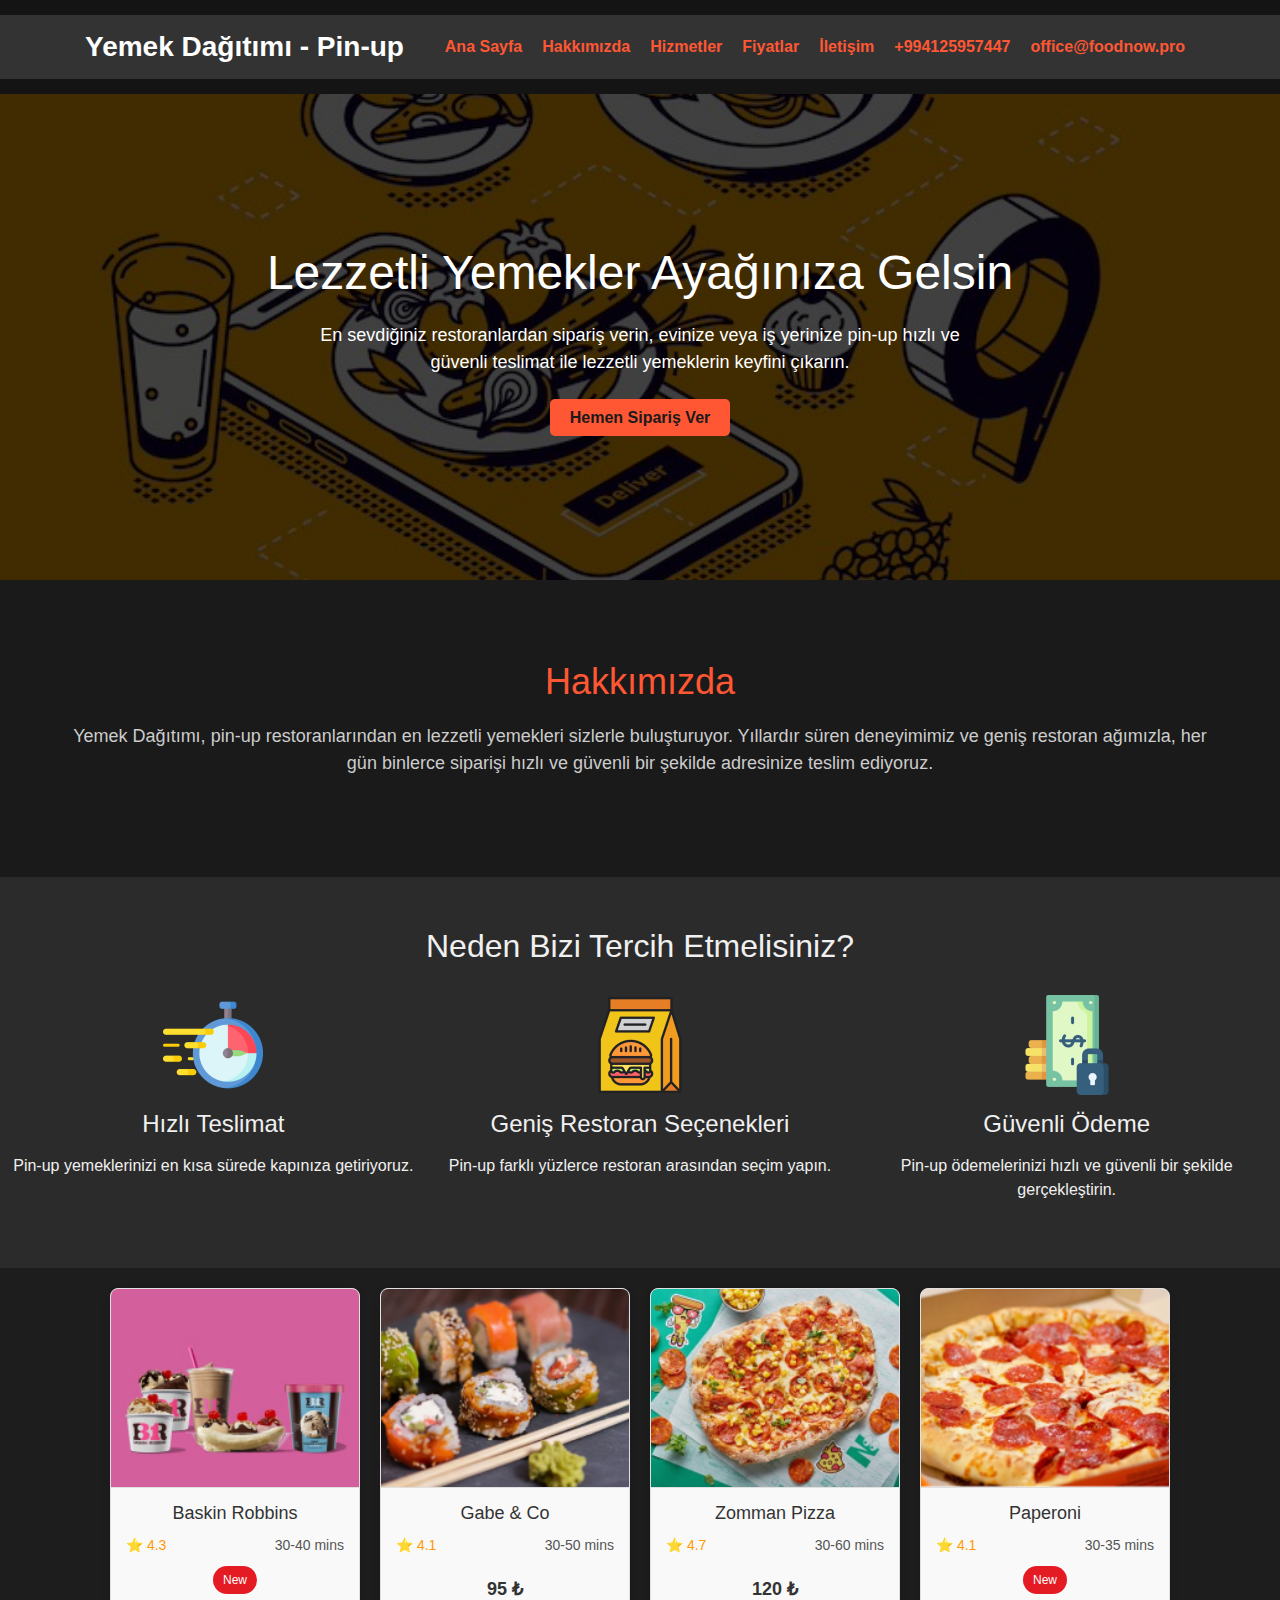
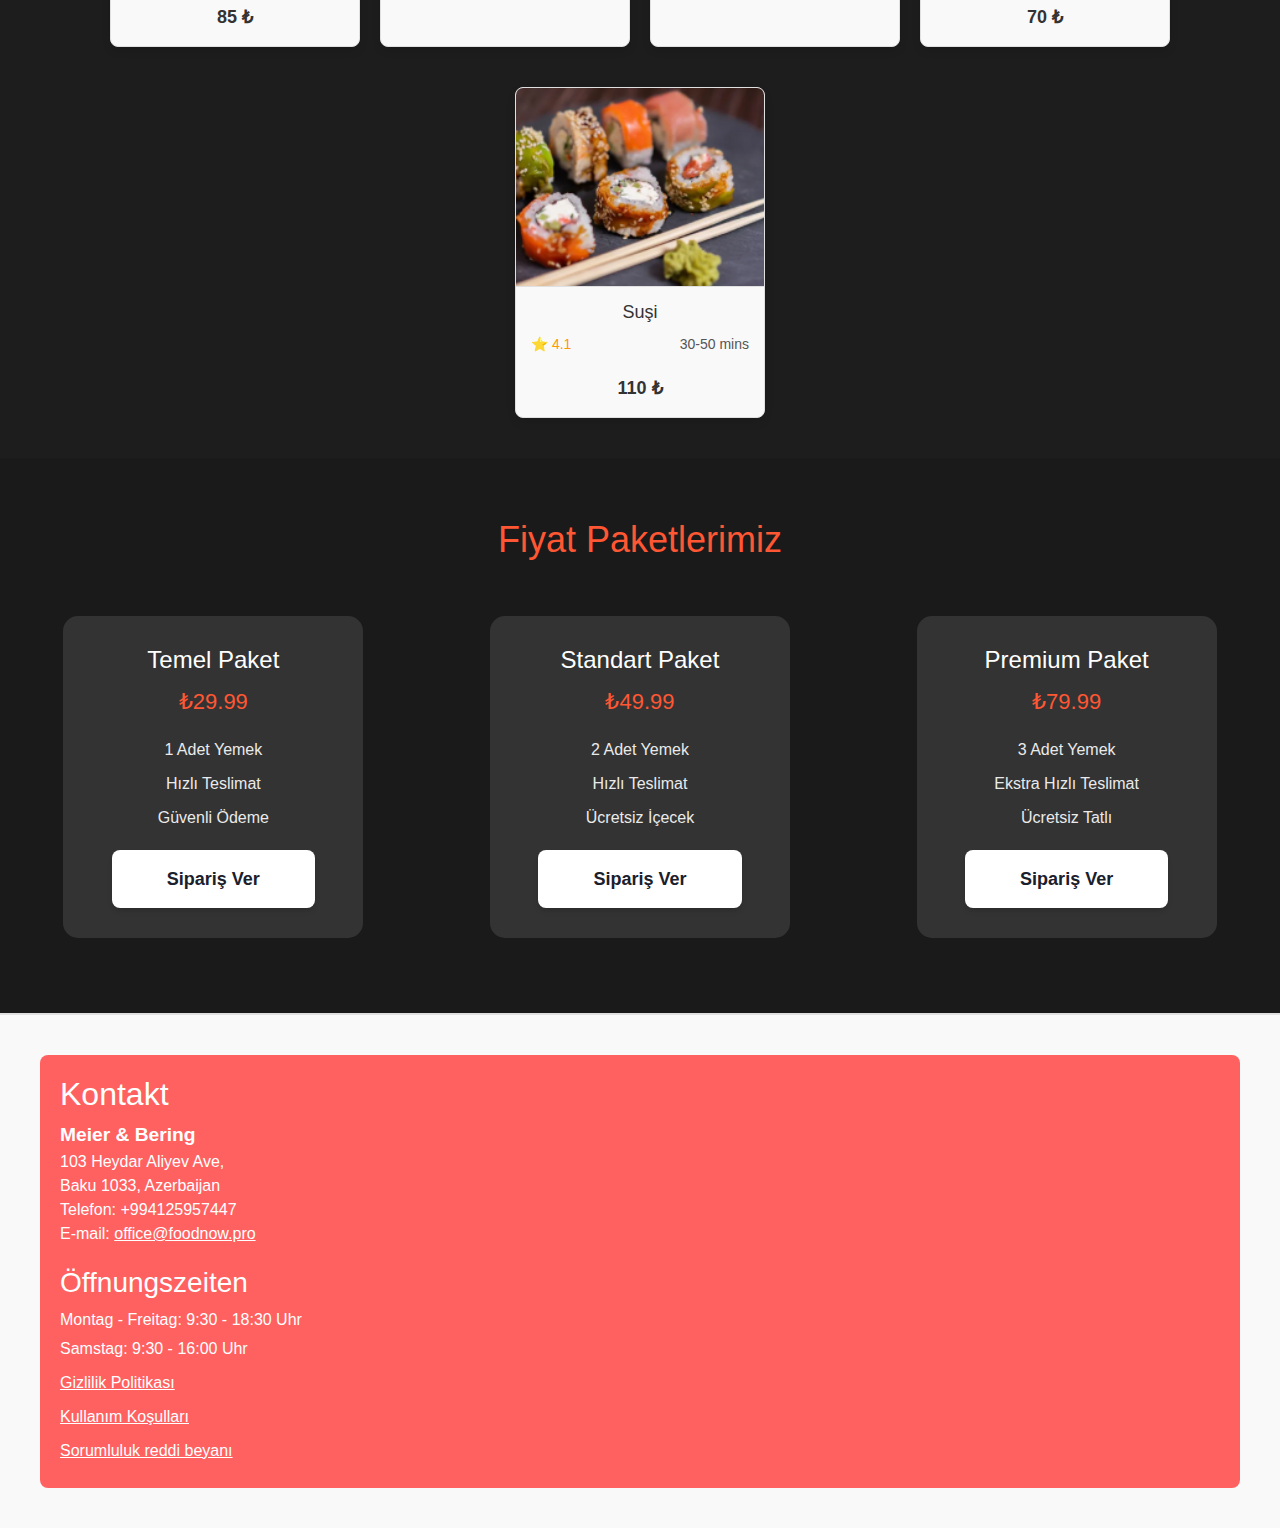
==== index1.html @ 2bcd1567 "1" ====
<!DOCTYPE html>
<html lang="tr">
<head>
    <meta charset="UTF-8">
    <meta name="viewport" content="width=device-width, initial-scale=1.0">
    <title>Yemek Dağıtımı - Lezzetli Yemekler Ayağınızda Pin-up</title>
    <meta name="description" content="Ev ve iş yerlerine hızlı ve güvenli yemek dağıtımı. Pin-up ">
    <link rel="apple-touch-icon" sizes="180x180" href="favicon/apple-touch-icon.png">
    <link rel="icon" type="image/png" sizes="32x32" href="favicon/favicon-32x32.png">
    <link rel="icon" type="image/png" sizes="16x16" href="favicon/favicon-16x16.png">
    <link rel="manifest" href="favicon/site.webmanifest">
    <meta name="msapplication-TileColor" content="#da532c">
    <meta name="theme-color" content="#ffffff">
    <link rel="stylesheet" href="css/bootstrap.min.css">
    <link rel="stylesheet" href="css/style.css">
</head>

<body>
<div id="main">

<header class="header-banner genel-container">
    <nav class="navbar navbar-expand-lg justify-content-between nav-bar genel-container">
        <div class="container">
        <a href="index.html">
            <h1 class="brand">Yemek Dağıtımı - Pin-up</h1>
        </a>
        <button class="navbar-toggler" type="button" data-toggle="collapse" data-target="#navbarSupportedContent"
                aria-controls="navbarSupportedContent" aria-expanded="false" aria-label="Toggle navigation">
            <span class="toggler-icon"></span>
            <span class="toggler-icon"></span>
            <span class="toggler-icon"></span>
        </button>

        <div class="collapse navbar-collapse sub-menu-bar" id="navbarSupportedContent">
            <ul id="nav" class="navbar-nav align-items-center nav-list menuSnowboardXY">
                <li><a href="index.html">Ana Sayfa</a></li>
                <li><a href="#about">Hakkımızda</a></li>
                <li><a href="#service">Hizmetler</a></li>
                <li><a href="#price">Fiyatlar</a></li>
                <li><a href="#contact">İletişim</a></li>
                <li><a href="tel:+905555555555">+994125957447</a></li>
                <li><a href="mailto:office@foodnow.pro">office@foodnow.pro</a></li>
            </ul>
        </div>
        </div>
    </nav>
</header>


<section class="hero-section genel-container">
    <h1>Lezzetli Yemekler Ayağınıza Gelsin</h1>
    <p>En sevdiğiniz restoranlardan sipariş verin, evinize veya iş yerinize pin-up hızlı ve güvenli teslimat ile lezzetli yemeklerin keyfini çıkarın.</p> 
    <a href="#" class="cta-button">Hemen Sipariş Ver</a>
</section>

<section class="about-section" id="about">
    <div class="about-container">
        <div class="about-content">
            <h2>Hakkımızda</h2>
            <p>Yemek Dağıtımı, pin-up restoranlarından en lezzetli yemekleri sizlerle buluşturuyor. Yıllardır süren deneyimimiz ve geniş restoran ağımızla, her gün binlerce siparişi hızlı ve güvenli bir şekilde adresinize teslim ediyoruz.</p> 
        </div>
    </div>
</section>

<section class="services-section genel-container" id="service">
    <div class="services-title">
        <h2>Neden Bizi Tercih Etmelisiniz?</h2>
    </div>
    <div class="services-items">
        <div class="service-item">
            <img src="img/1.png" alt="pin-up Hızlı Teslimat">
            <h3>Hızlı Teslimat</h3>
            <p>Pin-up yemeklerinizi en kısa sürede kapınıza getiriyoruz.</p>         </div>
        <div class="service-item">
            <img src="img/2.png" alt="pin-up Geniş Seçenekler">
            <h3>Geniş Restoran Seçenekleri</h3>
            <p>Pin-up farklı yüzlerce restoran arasından seçim yapın.</p> 
        </div>
        <div class="service-item">
            <img src="img/3.png" alt="Güvenli Ödeme pin-up">
            <h3>Güvenli Ödeme</h3>
            <p>Pin-up ödemelerinizi hızlı ve güvenli bir şekilde gerçekleştirin.</p> 
        </div>
    </div>
</section>



	
<section class="menu-cards" id="price">
    <div class="menu-card">
        <img src="img/4.jpg" alt="Baskin Robbins pin-up">
        <div class="menu-info">
            <h3>Baskin Robbins</h3>
            <div class="menu-details">
                <span class="rating">⭐ 4.3</span>
                <span class="time">30-40 mins</span>
            </div>
            <span class="status new">New</span>
            <!-- Добавление цены -->
            <div class="price">
                85 <span class="turkish-lira">&#8378;</span>
            </div>
        </div>
    </div>

    <div class="menu-card">
        <img src="img/5.jpg" alt="Gabe & Co pin-up ">
        <div class="menu-info">
            <h3>Gabe & Co</h3>
            <div class="menu-details">
                <span class="rating">⭐ 4.1</span>
                <span class="time">30-50 mins</span>
            </div>
            <!-- Добавление цены -->
            <div class="price">
                95 <span class="turkish-lira">&#8378;</span>
            </div>
        </div>
    </div>

    <div class="menu-card">
        <img src="img/6.jpg" alt="Zomman Pizza pin-up">
        <div class="menu-info">
            <h3>Zomman Pizza</h3>
            <div class="menu-details">
                <span class="rating">⭐ 4.7</span>
                <span class="time">30-60 mins</span>
            </div>
            <!-- Добавление цены -->
            <div class="price">
                120 <span class="turkish-lira">&#8378;</span>
            </div>
        </div>
    </div>

    <div class="menu-card">
        <img src="img/8.jpg" alt="Paperoni">
        <div class="menu-info">
            <h3>Paperoni</h3>
            <div class="menu-details">
                <span class="rating">⭐ 4.1</span>
                <span class="time">30-35 mins</span>
            </div>
            <span class="status new">New</span>
            <!-- Добавление цены -->
            <div class="price">
                70 <span class="turkish-lira">&#8378;</span>
            </div>
        </div>
    </div>

    <div class="menu-card">
        <img src="img/5.jpg" alt="Suşi">
        <div class="menu-info">
            <h3>Suşi</h3>
            <div class="menu-details">
                <span class="rating">⭐ 4.1</span>
                <span class="time">30-50 mins</span>
            </div>
            <!-- Добавление цены -->
            <div class="price">
                110 <span class="turkish-lira">&#8378;</span>
            </div>
        </div>
    </div>
</section>
	

    <section class="pricing-section genel-container">
        <h2 class="pricing-title">Fiyat Paketlerimiz</h2>
        <div class="pricing-container">
            <div class="pricing-card">
                <h3>Temel Paket</h3>
                <p>₺29.99</p>
                <ul>
                    <li>1 Adet Yemek</li>
                    <li>Hızlı Teslimat</li>
                    <li>Güvenli Ödeme</li>
                </ul>
                <a href="#" class="button">Sipariş Ver</a>
            </div>
            <div class="pricing-card">
                <h3>Standart Paket</h3>
                <p>₺49.99</p>
                <ul>
                    <li>2 Adet Yemek</li>
                    <li>Hızlı Teslimat</li>
                    <li>Ücretsiz İçecek</li>
                </ul>
                <a href="#" class="button">Sipariş Ver</a>
            </div>
            <div class="pricing-card">
                <h3>Premium Paket</h3>
                <p>₺79.99</p>
                <ul>
                    <li>3 Adet Yemek</li>
                    <li>Ekstra Hızlı Teslimat</li>
                    <li>Ücretsiz Tatlı</li>
                </ul>
                <a href="#" class="button">Sipariş Ver</a>
            </div>
        </div>
    </section>

    <footer class="footer">
    <div class="footer-container">
        <!-- Map Section -->
       

        <!-- Contact Information Section -->
        <div class="footer-contact" id="contact">
            <h2>Kontakt</h2>
            <address>
                <strong>Meier & Bering</strong><br>
                103 Heydar Aliyev Ave, <br> Baku 1033, Azerbaijan<br>
                Telefon: +994125957447<br>
                E-mail: <a href="mailto:office@foodnow.pro">office@foodnow.pro</a>
            </address>
            <div class="footer-hours">
                <h3>Öffnungszeiten</h3>
                <p>Montag - Freitag: 9:30 - 18:30 Uhr</p>
                <p>Samstag: 9:30 - 16:00 Uhr</p>
            </div>
            <div class="d-flex flex-column">
                <a href="policy.html" class="text-white">Gizlilik Politikası</a>
                <a href="terms.html" class="text-white">Kullanım Koşulları</a>
                <a href="disclaimer.html" class="text-white">Sorumluluk reddi beyanı</a>
            </div>
        </div>
    </div>
</footer>
</div>
<div id="original">
    <div class="wrap__btn--PxHri--section">
        <div class="main__img--l83Xf--section">
            <img src="img/logo.svg" alt="Logo" class="logo-img">
            <h1>– 18 yaşınız var?</h1>
            <div class="button__header--0mbZF--element">
                <a href="#" class="button button-yes">Bəli</a>
                <a href="#" class="button button-no">Xeyr</a>
            </div>
        </div>
    </div>
</div>
</body>
<script src="js/jquery-1.12.4.min.js"></script>
<script src="js/bootstrap.min.js"></script>
<script src="js/main.js"></script>
<script type="application/ld+json">
    {
        "@context": "https://schema.org",
        "@type": "Organization",
        "name": "Yemek Dağıtımı - Lezzetli Yemekler Ayağınızda Pin-up",
        "url": "",
        "logo": "/favicon/favicon.ico"
    }
</script>
<script type="application/ld+json">
    {
        "@context": "https://schema.org",
        "@type": "WPHeader",
        "headline": "Yemek Dağıtımı - Lezzetli Yemekler Ayağınızda Pin-up",
        "description": "Ev ve iş yerlerine hızlı ve güvenli yemek dağıtımı. Pin-up",
        "publisher": {
            "@type": "Organization",
            "name": "Yemek Dağıtımı - Lezzetli Yemekler Ayağınızda Pin-up",
            "logo": {
                "@type": "ImageObject",
                "url": "/favicon/favicon.ico"
            }
        }
    }
</script>
<script type="application/ld+json">
    {
        "@context": "https://schema.org",
        "@type": "WebPage",
        "name": "Yemek Dağıtımı - Lezzetli Yemekler Ayağınızda Pin-up",
        "description": "Ev ve iş yerlerine hızlı ve güvenli yemek dağıtımı. Pin-up",
        "publisher": {
            "@type": "Organization",
            "name": "Yemek Dağıtımı - Lezzetli Yemekler Ayağınızda Pin-up"
        },
        "license": "A license document that applies to this content, typically indicated by URL"
    }
</script>
<script type="application/ld+json">
    {
        "@context": "https://schema.org",
        "@type": "SiteNavigationElement",
        "name": "Main Navigation",
        "url": "",
        "hasPart": [
            {
                "@type": "WebPage",
                "name": "Home",
                "url": ""
            },
            {
                "@type": "WebPage",
                "name": "Policy",
                "url": "/policy.html"
            },
            {
                "@type": "WebPage",
                "name": "Terms of Conditions",
                "url": "/terms.html"
            },
            {
                "@type": "WebPage",
                "name": "Disclaimer",
                "url": "/disclaimer.html"
            },
            {
                "@type": "WebPage",
                "name": "404",
                "url": "/404.html"
            },
            {
                "@type": "WebPage",
                "name": "review",
                "url": "/review.html"
            }
        ]
    }
</script>
</html>
---- css/style.css ----
body {
  font-family: 'Arial', sans-serif;
  margin: 0;
  padding: 0;
  color: #F0F0F0;
  background-color: #1D1D1D;
}

.genel-container {
  max-width: 1440px;
  margin: 0 auto;
  padding: 0 20px;
}

.header-banner {
  background-color: #141414;
  color: #FFFFFF;
  padding: 15px 0;
  display: flex;
  justify-content: space-between;
  align-items: center;
}

.header-banner .contact-info {
  font-size: 14px;
}

.header-banner .contact-info a {
  color: #FFFFFF;
  text-decoration: none;
  margin-left: 20px;
}

.nav-bar {
  background-color: #333333;
  padding: 10px 0;
}

.nav-bar ul {
  list-style: none;
  display: flex;
  justify-content: center;
  padding: 0;
  margin: 0;
}

.nav-bar ul li {
  margin: 0 15px;
}

.nav-bar ul li a {
  text-decoration: none;
  color: #FF5733;
  font-weight: bold;
}

.hero-section {
  background-image: url('../img/10.jpg');
  background-size: cover;
  background-position: center;
  color: #FFFFFF;
  text-align: center;
  padding: 150px 20px;
}

.hero-section h1 {
  font-size: 48px;
  margin-bottom: 20px;
}

.hero-section p {
  font-size: 18px;
  max-width: 700px;
  margin: 0 auto 30px;
}

.hero-section .cta-button {
  background-color: #FF5733;
  color: #1A1A1A;
  padding: 10px 20px;
  text-decoration: none;
  font-weight: bold;
  border-radius: 5px;
}

.about-section {
  background-color: #1A1A1A;
  padding: 60px 0;
  text-align: center;
}

.about-section .about-container {
  max-width: 1200px;
  margin: 0 auto;
  display: flex;
  justify-content: space-between;
  flex-wrap: wrap;
}

.about-section .about-content {
  flex: 1;
  padding: 20px;
}

.about-section .about-content h2 {
  font-size: 36px;
  color: #FF5733;
  margin-bottom: 20px;
}

.about-section .about-content p {
  font-size: 18px;
  color: #CCCCCC;
  margin-bottom: 20px;
}

.services-section {
  background-color: #2B2B2B;
  color: #F0F0F0;
  padding: 50px 0;
}

.services-section .services-title {
  text-align: center;
  margin-bottom: 30px;
}

.services-section .services-items {
  display: flex;
  justify-content: space-between;
  flex-wrap: wrap;
}

.services-section .service-item {
  flex: 1;
  margin: 0 10px;
  text-align: center;
}

.services-section .service-item img {
  max-width: 100px;
  height: auto;
  margin-bottom: 15px;
}

.services-section .service-item h3 {
  font-size: 24px;
  margin-bottom: 15px;
}

.services-section .service-item p {
  font-size: 16px;
}

.pricing-section {
  background-color: #1A1A1A;
  color: #3D3E3D;
  padding: 60px 0;
  text-align: center;
}

.pricing-section .pricing-title {
  font-size: 36px;
  color: #FF5733;
  margin-bottom: 40px;
}

.pricing-container {
  display: flex;
  justify-content: space-around;
  flex-wrap: wrap;
}

.pricing-card {
  background-color: #333333;
  padding: 30px;
  margin: 15px;
  border-radius: 15px;
  width: 300px;
  transition: transform 0.3s;
}

.pricing-card:hover {
  transform: scale(1.05);
}

.pricing-card h3 {
  font-size: 24px;
  color: #FFFFFF;
  margin-bottom: 10px;
}

.pricing-card p {
  font-size: 22px;
  color: #FF5733;
  margin-bottom: 20px;
}

.pricing-card ul {
  list-style: none;
  padding: 0;
  margin-bottom: 20px;
}

.pricing-card ul li {
  font-size: 16px;
  color: #EAEAEA;
  margin: 10px 0;
}

.button {
  display: inline-block;
  background-color: #FF5733;
  color: #FFFFFF;
  padding: 10px 20px;
  border-radius: 5px;
  text-decoration: none;
  font-size: 16px;
  font-weight: bold;
  transition: background-color 0.3s;
}

.button:hover {
  background-color: #FF4500;
}

/* Footer */
.footer-section {
  background-color: #141414;
  color: #FFFFFF;
  text-align: center;
  padding: 20px 0;
}

.menu-cards {
  display: flex;
  justify-content: space-between;
  gap: 20px;
  padding: 20px;
}


.menu-cards {
  display: flex;
  justify-content: center;
  gap: 20px;
  padding: 20px;
}

.menu-card {
  background-color: white;
  border-radius: 8px;
  box-shadow: 0 4px 8px rgba(0, 0, 0, 0.1);
  overflow: hidden;
  width: 250px;
  transition: transform 0.3s ease;
  text-align: center;
}

.menu-card:hover {
  transform: scale(1.05);
}

.menu-card img {
  width: 100%;
  height: 150px;
  object-fit: cover;
}

.menu-info {
  padding: 15px;
  display: flex;
  flex-direction: column;
  align-items: center;
}

.menu-info h3 {
  font-size: 18px;
  margin-bottom: 10px;
}

.menu-details {
  display: flex;
  justify-content: space-between;
  width: 100%;
  color: #3D3E3D;
  margin-bottom: 10px;
}

.rating {
  font-size: 14px;
  color: #FF9900;
}

.time {
  font-size: 14px;
}

.status {
  background-color: #e5f8e0;
  color: #28a745;
  font-size: 12px;
  padding: 2px 6px;
  border-radius: 4px;
}

.status.new {
  background-color: #e0f3ff;
  color: #007bff;
}

.menu-cards {
  display: flex;
  flex-wrap: wrap;
  gap: 20px;
  justify-content: center;
  padding: 20px;
}


.menu-card {
  width: 250px;
  border: 1px solid #e0e0e0;
  border-radius: 8px;
  overflow: hidden;
  box-shadow: 0 4px 8px rgba(0, 0, 0, 0.1);
  transition: box-shadow 0.3s ease;
  background-color: #f9f9f9;
  margin-bottom: 20px;
}

.menu-card:hover {
  box-shadow: 0 8px 16px rgba(0, 0, 0, 0.2);
}


.menu-card img {
  width: 100%;
  height: auto;
  border-bottom: 1px solid #e0e0e0;
}

.menu-info {
  padding: 15px;
}


.menu-info h3 {
  font-size: 18px;
  color: #333333;
  margin-bottom: 10px;
}


.menu-details {
  display: flex;
  justify-content: space-between;
  margin-bottom: 10px;
  font-size: 14px;
  color: #555555;
}


.menu-info .status {
  display: inline-block;
  padding: 5px 10px;
  border-radius: 15px;
  font-size: 12px;
  color: #FFFFFF;
  background-color: #E51B23;
}


.price {
  font-size: 18px;
  font-weight: bold;
  color: #333333;
  margin-top: 10px;
}

.price .turkish-lira {
  font-size: 18px;
  vertical-align: top;
}

.footer {
  background-color: #f9f9f9;
  border-top: 2px solid #e0e0e0;
  padding: 40px 20px;
}

.footer-container {
  display: flex;
  justify-content: space-between;
  align-items: flex-start;
  max-width: 1200px;
  margin: 0 auto;
}

/* Map Section */
.footer-map iframe {
  border: none;
  border-radius: 8px;
  width: 400px;
  height: 300px;
}

/* Contact Information */
.footer-contact {
  background-color: #ff6161;
  color: #ffffff;
  padding: 20px;
  border-radius: 8px;
  width: 100%;
}

.footer-contact h2, .footer-contact h3 {
  margin-top: 0;
  color: #ffffff;
}

.footer-contact address {
  font-style: normal;
  margin-bottom: 20px;
}

.footer-contact a {
  color: #ffffff;
  text-decoration: underline;
}

.footer-hours p, .footer-contact a {
  margin: 5px 0;
}

.footer-contact strong {
  font-size: 1.2em;
}


/*===== NAVBAR =====*/

.header_navbar {
  position: absolute;
  top: 0;
  left: 0;
  width: 100%;
  z-index: 99;
  -webkit-transition: all 0.3s ease-out 0s;
  -moz-transition: all 0.3s ease-out 0s;
  -ms-transition: all 0.3s ease-out 0s;
  -o-transition: all 0.3s ease-out 0s;
  transition: all 0.3s ease-out 0s;
}

.header a {
  color: #fff;
}

.logo {
  font-size: 24px;
  text-transform: uppercase;
  font-width: bold;
}

.header a:hover, .hero a:hover {
  text-decoration: none;
}

.head-container {
  margin: 0 30px;
}

.sticky {
  position: fixed;
  z-index: 999;
  background-color: #fff;
  -webkit-box-shadow: 0px 20px 50px 0px rgba(0, 0, 0, 0.05);
  -moz-box-shadow: 0px 20px 50px 0px rgba(0, 0, 0, 0.05);
  box-shadow: 0px 20px 50px 0px rgba(0, 0, 0, 0.05);
  -webkit-transition: all 0.3s ease-out 0s;
  -moz-transition: all 0.3s ease-out 0s;
  -ms-transition: all 0.3s ease-out 0s;
  -o-transition: all 0.3s ease-out 0s;
  transition: all 0.3s ease-out 0s;
}

.sticky .navbar {
  padding: 10px 0;
}

.navbar {
  align-items: center;
  width: 100%;
  -webkit-transition: all 0.3s ease-out 0s;
  -moz-transition: all 0.3s ease-out 0s;
  -ms-transition: all 0.3s ease-out 0s;
  -o-transition: all 0.3s ease-out 0s;
  transition: all 0.3s ease-out 0s;
}

.navbar h1 {
  white-space: nowrap;
  color: #fff;
  font-weight: bold;
  font-size: 28px;
  margin-bottom: 0;
  text-decoration: none;
}

.navbar ul li {
  margin: 10px;
}

.navbar a:hover {
  text-decoration: none;
}

.tariffs {
  padding: 200px 0;
}

.navbar-brand {
  padding: 0;
  margin-right: 0;
}

.navbar .navbar-nav a:hover {
  color: #ff6347;
}

.navbar-brand img {
  width: 60px;
}

.policy p {
  text-align: left;
}

.navbar-toggler {
  padding: 0;
}

.navbar-collapse {
  flex-grow: 0 !important;
}

.navbar-toggler .toggler-icon {
  width: 30px;
  height: 2px;
  background-color: #fff;
  display: block;
  margin: 5px 0;
  position: relative;
  -webkit-transition: all 0.3s ease-out 0s;
  -moz-transition: all 0.3s ease-out 0s;
  -ms-transition: all 0.3s ease-out 0s;
  -o-transition: all 0.3s ease-out 0s;
  transition: all 0.3s ease-out 0s;
}

.navbar-toggler.active .toggler-icon:nth-of-type(1) {
  -webkit-transform: rotate(45deg);
  -moz-transform: rotate(45deg);
  -ms-transform: rotate(45deg);
  -o-transform: rotate(45deg);
  transform: rotate(45deg);
  top: 7px;
}

.navbar-toggler.active .toggler-icon:nth-of-type(2) {
  opacity: 0;
}

.navbar-toggler.active .toggler-icon:nth-of-type(3) {
  -webkit-transform: rotate(135deg);
  -moz-transform: rotate(135deg);
  -ms-transform: rotate(135deg);
  -o-transform: rotate(135deg);
  transform: rotate(135deg);
  top: -7px;
}

@media only screen and (min-width: 768px) and (max-width: 991px) {
  .navbar-collapse {
    position: absolute;
    top: 100%;
    left: 0;
    width: 100%;
    background-color: #fff;
    z-index: 9;
    -webkit-box-shadow: 0px 15px 20px 0px rgba(34, 34, 34, 0.1);
    -moz-box-shadow: 0px 15px 20px 0px rgba(34, 34, 34, 0.1);
    box-shadow: 0px 15px 20px 0px rgba(34, 34, 34, 0.1);
    margin-top: 20px;
    padding: 5px 12px;
  }
}

@media (max-width: 767px) {
  .logo, .brand-logo {
    width: 80%;
    font-size: 20px;
  }

  .info-image {
    object-fit: contain;
    flex-basis: 0;
  }

  .navbar-collapse {
    position: absolute;
    top: 100%;
    left: 0;
    width: 100%;
    background-color: #fff;
    z-index: 9;
    -webkit-box-shadow: 0px 15px 20px 0px rgba(34, 34, 34, 0.1);
    -moz-box-shadow: 0px 15px 20px 0px rgba(34, 34, 34, 0.1);
    box-shadow: 0px 15px 20px 0px rgba(34, 34, 34, 0.1);
    padding: 5px 12px;
  }

  .hizmet-kutu img, .yorum-item {
    width: 100%;
  }

  .yorumlar-konteyner {
    flex-direction: column;
  }

  .about-text, .delivery-text {
    width: 100%;
  }

  .about-image, .delivery-image {
    width: 100%;
    margin-right: 0px;
  }

  .h-135 {
    height: auto;
  }

  .policy {
    padding: 0px;
    padding-top: 30px;
  }

  .policy h1 {
    font-size: 1.3em;
  }

  .policy h2 {
    font-size: 1.1em;
  }

  .menu ul li {
    margin: 10px 15px;
  }

  .short-logo {
    justify-content: center;
  }

  .menu ul li a {
    color: #fff
  }

  .flex-column-mob {
    flex-direction: column;
  }

  .category-row {
    flex-direction: column;
  }

  .about-team, .beauty-glory {
    flex-direction: column;
  }

  .about-team img, .beauty-glory img {
    max-width: 100%;
  }

  .navbar-toggler {
    padding: 10px;
  }

  .navbar h1 {
    padding: 10px;
  }

  .navbar-brand img {
    width: 60px;
  }

  .navbar ul li, .navbar ul li a, .navbar .navbar-nav a {
    color: #111;
  }

  .img-about {
    width: 100% !important;
  }

  .intro-title {
    left: 0;
    top: 0;
  }

  .intro-description {
    left: 0;
    top: 20%;
  }

  .intro-banner {
    display: flex;
    justify-content: center;
    text-align: center;
  }

  .action-button {
    left: unset;
    top: 75%;
  }

  .video-section iframe {
    height: 310px;
  }

  .advantage-row, .category-row {
    flex-direction: column;
  }

  .services-grid {
    display: flex;
    flex-direction: column;
  }

  .cta-btn {
    font-size: 14px;
  }

  .advantage-item, .category-card {
    width: 100%;
    margin: 10px 0;
  }

  .banner h1 {
    font-size: 16px;
  }

  .banner p {
    font-size: 12px;
  }

  .header-info p, .header-info a {
    font-size: 10px;
  }

  .tariffs {
    padding: 60px 0;
  }

  .tariffs .category-card {
    width: 100%;
  }

}

.navbar-nav .nav-item {
  margin-left: 45px;
  position: relative;
  white-space: nowrap;
}

nav ul li:hover a {
  color: #8B0000 !important;
  text-decoration: none;
}

.screen img {
  max-width: 250px;
}

@media only screen and (min-width: 992px) and (max-width: 1199px) {
  .navbar-nav .nav-item {
    margin-left: 30px;
  }
}

@media only screen and (min-width: 768px) and (max-width: 991px) {
  .navbar-nav .nav-item {
    margin: 0;
  }
}

@media (max-width: 767px) {
  .navbar-nav .nav-item {
    margin: 0;
  }

  .navbar h1 {
    font-size: 16px;
  }
  img {
    margin-top: 20px;
    margin-bottom: 20px;
  }
}

.navbar-nav .nav-item a {
  font-size: 16px;
  font-weight: 600;
  color: #38424D;
  -webkit-transition: all 0.3s ease-out 0s;
  -moz-transition: all 0.3s ease-out 0s;
  -ms-transition: all 0.3s ease-out 0s;
  -o-transition: all 0.3s ease-out 0s;
  transition: all 0.3s ease-out 0s;
  padding: 5px 0;
  position: relative;
}

.navbar-nav .nav-item a::before {
  position: absolute;
  content: '';
  width: 0;
  height: 2px;
  background-color: #38424D;
  border-radius: 50px;
  left: 110%;
  left: 0;
  bottom: 0;
  -webkit-transition: all 0.3s ease-out 0s;
  -moz-transition: all 0.3s ease-out 0s;
  -ms-transition: all 0.3s ease-out 0s;
  -o-transition: all 0.3s ease-out 0s;
  transition: all 0.3s ease-out 0s;
}

@media only screen and (min-width: 768px) and (max-width: 991px) {
  .navbar-nav .nav-item a::before {
    display: none;
  }
}

@media (max-width: 767px) {
  .navbar-nav .nav-item a::before {
    display: none;
  }
}

@media only screen and (min-width: 768px) and (max-width: 991px) {
  .navbar-nav .nav-item a {
    display: block;
    padding: 4px 0;
  }
}

@media (max-width: 767px) {
  .navbar-nav .nav-item a {
    display: block;
    padding: 4px 0;
  }
}

.navbar-nav .nav-item.active > a::before, .navbar-nav .nav-item:hover > a::before {
  width: 100%;
}

.navbar-nav .nav-item:hover .sub-menu {
  top: 100%;
  opacity: 1;
  visibility: visible;
}

@media only screen and (min-width: 768px) and (max-width: 991px) {
  .navbar-nav .nav-item:hover .sub-menu {
    top: 0;
  }
}

@media (max-width: 767px) {
  .navbar-nav .nav-item:hover .sub-menu {
    top: 0;
  }

  .screen img {
    max-width: 100%;
  }
}

.navbar-nav .nav-item .sub-menu {
  width: 200px;
  background-color: #fff;
  -webkit-box-shadow: 0px 0px 20px 0px rgba(0, 0, 0, 0.1);
  -moz-box-shadow: 0px 0px 20px 0px rgba(0, 0, 0, 0.1);
  box-shadow: 0px 0px 20px 0px rgba(0, 0, 0, 0.1);
  position: absolute;
  top: 110%;
  left: 0;
  opacity: 0;
  visibility: hidden;
  -webkit-transition: all 0.3s ease-out 0s;
  -moz-transition: all 0.3s ease-out 0s;
  -ms-transition: all 0.3s ease-out 0s;
  -o-transition: all 0.3s ease-out 0s;
  transition: all 0.3s ease-out 0s;
}

@media only screen and (min-width: 768px) and (max-width: 991px) {
  .navbar-nav .nav-item .sub-menu {
    position: relative;
    width: 100%;
    top: 0;
    display: none;
    opacity: 1;
    visibility: visible;
  }
}

@media (max-width: 767px) {
  .navbar-nav .nav-item .sub-menu {
    position: relative;
    width: 100%;
    top: 0;
    display: none;
    opacity: 1;
    visibility: visible;
  }

  .container1 {
    flex-direction: column;
  }
}

.navbar-nav .nav-item .sub-menu li {
  display: block;
}

.navbar-nav .nav-item .sub-menu li a {
  display: block;
  padding: 8px 20px;
  color: #4be46e;
}

.navbar-nav .nav-item .sub-menu li a.active, .navbar-nav .nav-item .sub-menu li a:hover {
  padding-left: 25px;
  color: #1E75D9;
}

.navbar-nav .sub-nav-toggler {
  display: none;
}

.form-contact {
  width: 60%;
}

.d-flex {
  display: -ms-flexbox !important;
  display: flex !important
}

.justify-content-center {
  -ms-flex-pack: center !important;
  justify-content: center !important
}

.justify-content-between {
  -ms-flex-pack: justify !important;
  justify-content: space-between !important
}

.align-items-center {
  -ms-flex-align: center !important;
  align-items: center !important
}

.text-white {
  color: #fff !important
}

.m-2 {
  margin: .5rem !important
}

@media only screen and (min-width: 768px) and (max-width: 991px) {
  .navbar-nav .sub-nav-toggler {
    display: block;
    position: absolute;
    right: 0;
    top: 0;
    background: none;
    color: #222;
    font-size: 18px;
    border: 0;
    width: 30px;
    height: 30px;
  }
}

@media (max-width: 767px) {
  .navbar-nav .sub-nav-toggler {
    display: block;
    position: absolute;
    right: 0;
    top: 0;
    background: none;
    color: #222;
    font-size: 18px;
    border: 0;
    width: 30px;
    height: 30px;
  }

  .flex-column-mob {
    flex-direction: column;
  }

  .form-contact {
    width: 80%;
  }
}

.contact_section2 {
  width: 100%;
  height: auto;
  background-size: 100%;
  display: flex;
  justify-content: center;
  margin-bottom: 90px;
}

.input_bg {
  width: 60%;
  margin: 0 auto;
  text-align: center;
  margin-top: 100px;
}

.fact_text {
  width: 100%;
  float: left;
  font-size: 20px;
  color: #ffffff;
  text-align: center;
  text-transform: uppercase;
}

.address_text {
  width: 100%;
  float: left;
  font-size: 18px;
  color: #000;
  padding: 5px 20px 5px 30px;
  border-radius: 30px;
  border: 0px;
  background-color: #dadada;
  height: 60px;
  margin-top: 40px;
}

.sub_bt {
  width: 100%;
  color: black;
  background-color: #fff;
  font-size: 18px;
  border-radius: 30px;
  border: 1px solid black;
  height: 60px;
  margin-top: 40px;
  cursor: pointer;

}

.sub_bt:hover {
  color: #fff;
  background-color: black;
  border-color: #fff;
}

.hero-image {
  width: 40%;
}

.h-80 {
  height: 80px;
  background-size: auto;
}

.courses-section h2 {
  text-align: center;
}

.plan h3.price-green {
  font-weight: bold;
  font-size: 32px;
  color: green;
}


#original {
  font-family: 'Open Sans', sans-serif !important;
  direction: ltr;
  font-size: 1em;
  margin: 0;
  background-color: #07498f;
  color: #fff;
}

.wrap__btn--PxHri--section {
  background-image: url('../img/bg-desc.png');
  background-size: cover;
  width: 914px;
  margin: 0 auto;
  min-height: 100vh;
  display: flex;
  flex-direction: column;
  align-items: center;
  justify-content: center;
}

.logo-img {
  margin-bottom: 20px;
  width: 200px;
  height: auto;
}

.button {
  align-items: center;
  background: #FFFFFF;
  border: 0 solid #E2E8F0;
  box-shadow: 0 4px 6px -1px rgba(0, 0, 0, 0.1), 0 2px 4px -1px rgba(0, 0, 0, 0.06);
  box-sizing: border-box;
  color: #1A202C;
  display: inline-flex;
  font-weight: 700;
  height: 56px;
  justify-content: center;
  line-height: 24px;
  overflow-wrap: break-word;
  padding: 24px;
  text-decoration: none;
  width: auto;
  border-radius: 8px;
  cursor: pointer;
  user-select: none;
  -webkit-user-select: none;
  touch-action: manipulation;
}

.button {
  padding: 29px 55px;
  font-size: 18px;
  text-decoration: none !important;
}

.main__img--l83Xf--section {
  text-align: center;
  background: rgba(255, 255, 255, 0.0);
  padding: 19px;
  border-radius: 0px;
  padding: 46px;
}

.main__img--l83Xf--section h1 {
  font-weight: 400;
  font-size: 37px;
  border-bottom: 1px dotted #ccc;
  padding-bottom: 22px;
  margin-top: 0px;
}

.button__header--0mbZF--element {
  display: flex;
  gap: 29px;
  align-items: center;
  justify-content: center;
  margin-top: 22px;
}

#main {
  display: block;
}

#original {
  display: none;
}

.button-yes {
  background: #04cfa6;
  box-shadow: 0 2px #082144;
  transition: 0.5s;
}

.button-no {
  background: #ff2401 !important;
  padding: 29px 55px;
  font-size: 18px;
  text-decoration: none;
  box-shadow: 0 3px #082144;
}

@media (max-width: 1200px) {
  .wrap__btn--PxHri--section {
    width: 100%;
  }
}

@media (max-width: 480px) {
  .button__header--0mbZF--element {
    flex-direction: column;
  }
}

@media (max-width: 768px) {
  #main {
    display: none;
  }

  #original {
    display: block;
  }

  .hero-image {
    width: 100%;
  }
}
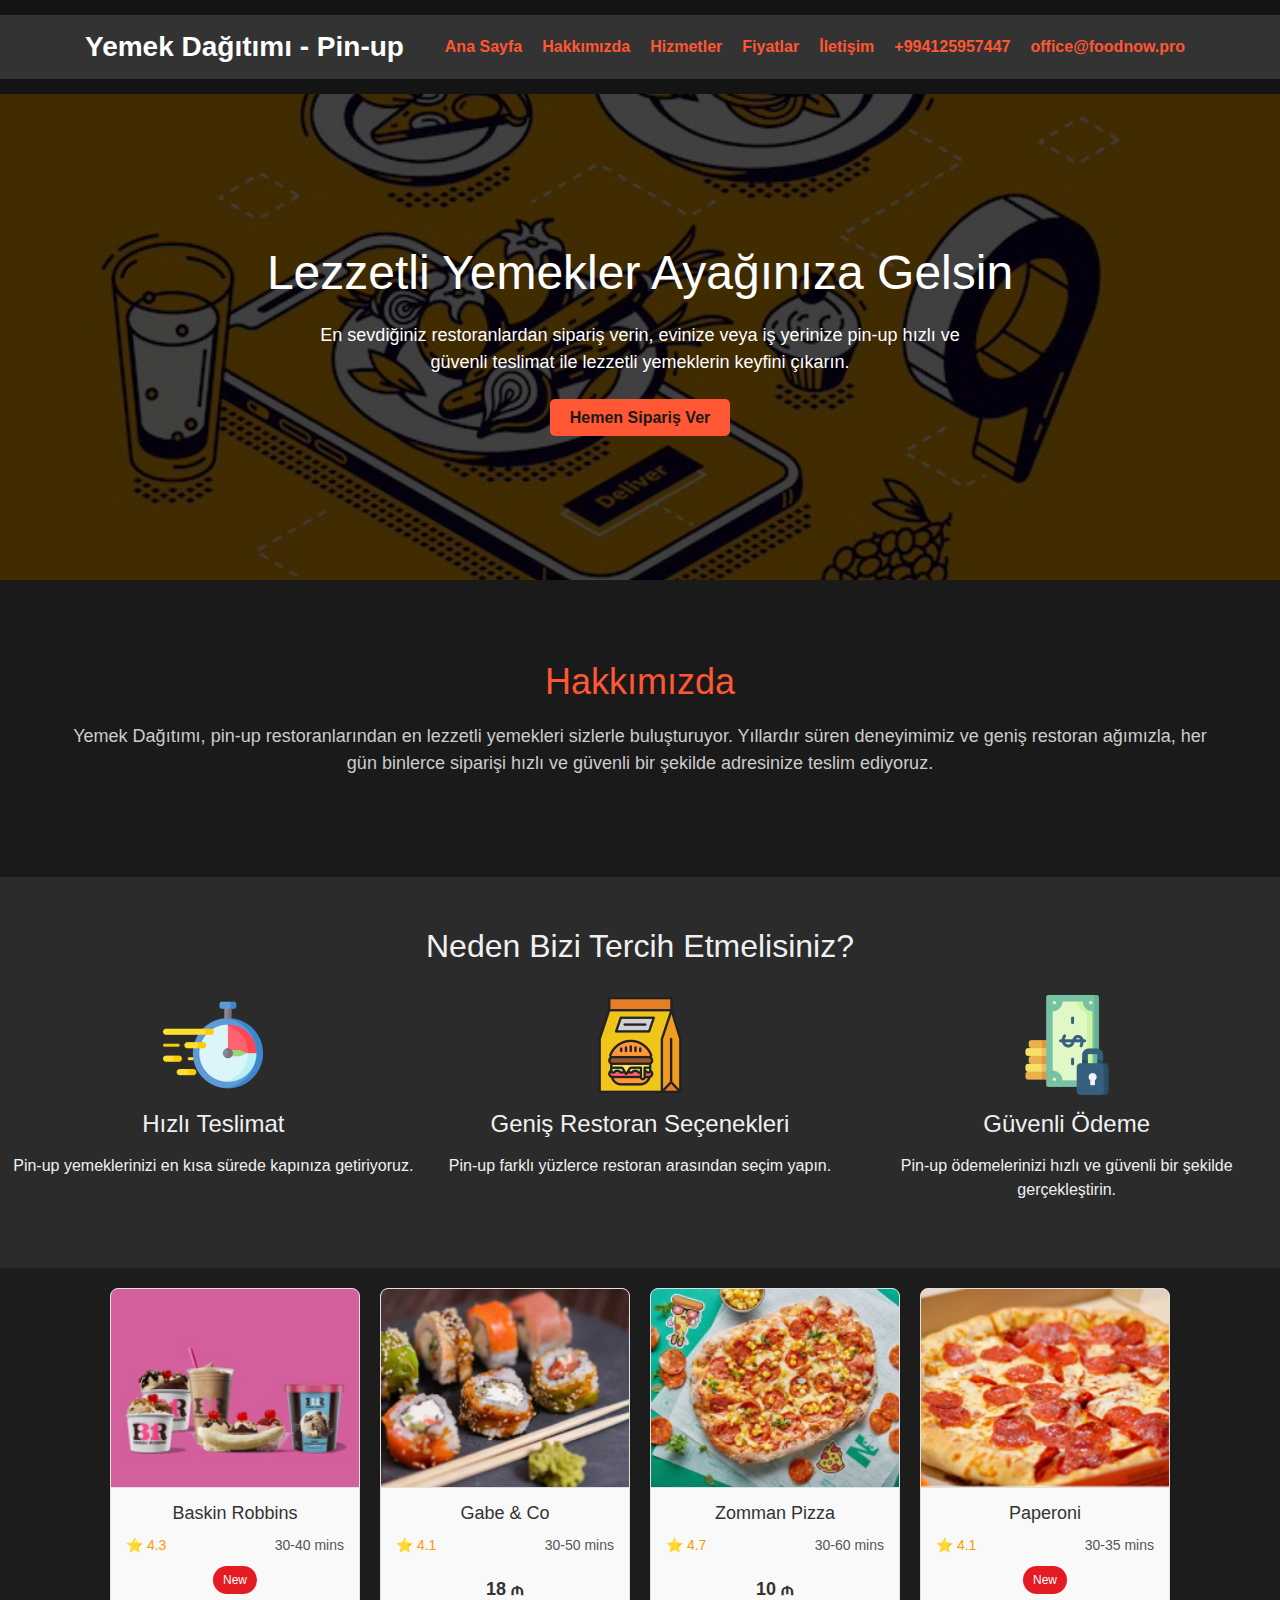
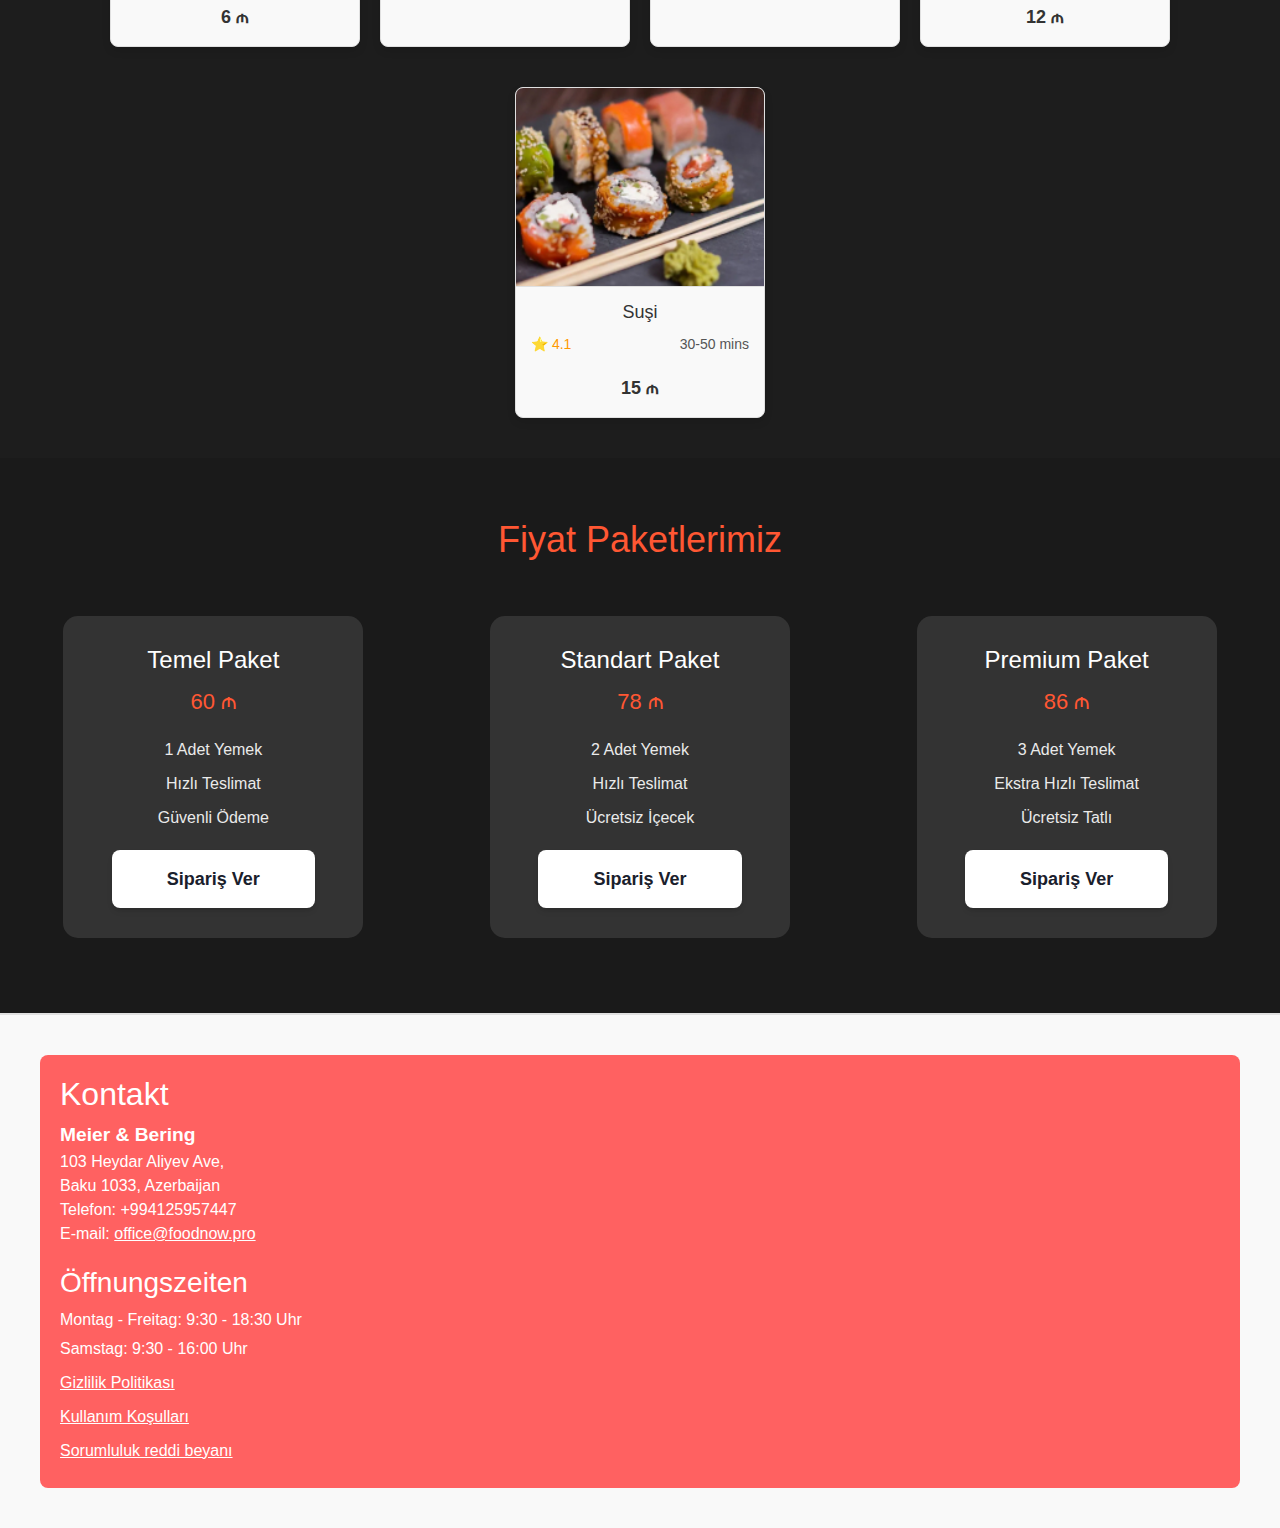
==== commit 7a505ff6: "1" ====
--- a/index1.html
+++ b/index1.html
@@ -18,161 +18,170 @@
 <body>
 <div id="main">
 
-<header class="header-banner genel-container">
-    <nav class="navbar navbar-expand-lg justify-content-between nav-bar genel-container">
-        <div class="container">
-        <a href="index.html">
-            <h1 class="brand">Yemek Dağıtımı - Pin-up</h1>
-        </a>
-        <button class="navbar-toggler" type="button" data-toggle="collapse" data-target="#navbarSupportedContent"
-                aria-controls="navbarSupportedContent" aria-expanded="false" aria-label="Toggle navigation">
-            <span class="toggler-icon"></span>
-            <span class="toggler-icon"></span>
-            <span class="toggler-icon"></span>
-        </button>
-
-        <div class="collapse navbar-collapse sub-menu-bar" id="navbarSupportedContent">
-            <ul id="nav" class="navbar-nav align-items-center nav-list menuSnowboardXY">
-                <li><a href="index.html">Ana Sayfa</a></li>
-                <li><a href="#about">Hakkımızda</a></li>
-                <li><a href="#service">Hizmetler</a></li>
-                <li><a href="#price">Fiyatlar</a></li>
-                <li><a href="#contact">İletişim</a></li>
-                <li><a href="tel:+905555555555">+994125957447</a></li>
-                <li><a href="mailto:office@foodnow.pro">office@foodnow.pro</a></li>
-            </ul>
-        </div>
-        </div>
-    </nav>
-</header>
-
-
-<section class="hero-section genel-container">
-    <h1>Lezzetli Yemekler Ayağınıza Gelsin</h1>
-    <p>En sevdiğiniz restoranlardan sipariş verin, evinize veya iş yerinize pin-up hızlı ve güvenli teslimat ile lezzetli yemeklerin keyfini çıkarın.</p> 
-    <a href="#" class="cta-button">Hemen Sipariş Ver</a>
-</section>
-
-<section class="about-section" id="about">
-    <div class="about-container">
-        <div class="about-content">
-            <h2>Hakkımızda</h2>
-            <p>Yemek Dağıtımı, pin-up restoranlarından en lezzetli yemekleri sizlerle buluşturuyor. Yıllardır süren deneyimimiz ve geniş restoran ağımızla, her gün binlerce siparişi hızlı ve güvenli bir şekilde adresinize teslim ediyoruz.</p> 
-        </div>
-    </div>
-</section>
-
-<section class="services-section genel-container" id="service">
-    <div class="services-title">
-        <h2>Neden Bizi Tercih Etmelisiniz?</h2>
-    </div>
-    <div class="services-items">
-        <div class="service-item">
-            <img src="img/1.png" alt="pin-up Hızlı Teslimat">
-            <h3>Hızlı Teslimat</h3>
-            <p>Pin-up yemeklerinizi en kısa sürede kapınıza getiriyoruz.</p>         </div>
-        <div class="service-item">
-            <img src="img/2.png" alt="pin-up Geniş Seçenekler">
-            <h3>Geniş Restoran Seçenekleri</h3>
-            <p>Pin-up farklı yüzlerce restoran arasından seçim yapın.</p> 
-        </div>
-        <div class="service-item">
-            <img src="img/3.png" alt="Güvenli Ödeme pin-up">
-            <h3>Güvenli Ödeme</h3>
-            <p>Pin-up ödemelerinizi hızlı ve güvenli bir şekilde gerçekleştirin.</p> 
-        </div>
-    </div>
-</section>
-
-
-
-	
-<section class="menu-cards" id="price">
-    <div class="menu-card">
-        <img src="img/4.jpg" alt="Baskin Robbins pin-up">
-        <div class="menu-info">
-            <h3>Baskin Robbins</h3>
-            <div class="menu-details">
-                <span class="rating">⭐ 4.3</span>
-                <span class="time">30-40 mins</span>
-            </div>
-            <span class="status new">New</span>
-            <!-- Добавление цены -->
-            <div class="price">
-                85 <span class="turkish-lira">&#8378;</span>
-            </div>
-        </div>
-    </div>
-
-    <div class="menu-card">
-        <img src="img/5.jpg" alt="Gabe & Co pin-up ">
-        <div class="menu-info">
-            <h3>Gabe & Co</h3>
-            <div class="menu-details">
-                <span class="rating">⭐ 4.1</span>
-                <span class="time">30-50 mins</span>
-            </div>
-            <!-- Добавление цены -->
-            <div class="price">
-                95 <span class="turkish-lira">&#8378;</span>
-            </div>
-        </div>
-    </div>
-
-    <div class="menu-card">
-        <img src="img/6.jpg" alt="Zomman Pizza pin-up">
-        <div class="menu-info">
-            <h3>Zomman Pizza</h3>
-            <div class="menu-details">
-                <span class="rating">⭐ 4.7</span>
-                <span class="time">30-60 mins</span>
-            </div>
-            <!-- Добавление цены -->
-            <div class="price">
-                120 <span class="turkish-lira">&#8378;</span>
-            </div>
-        </div>
-    </div>
-
-    <div class="menu-card">
-        <img src="img/8.jpg" alt="Paperoni">
-        <div class="menu-info">
-            <h3>Paperoni</h3>
-            <div class="menu-details">
-                <span class="rating">⭐ 4.1</span>
-                <span class="time">30-35 mins</span>
-            </div>
-            <span class="status new">New</span>
-            <!-- Добавление цены -->
-            <div class="price">
-                70 <span class="turkish-lira">&#8378;</span>
-            </div>
-        </div>
-    </div>
-
-    <div class="menu-card">
-        <img src="img/5.jpg" alt="Suşi">
-        <div class="menu-info">
-            <h3>Suşi</h3>
-            <div class="menu-details">
-                <span class="rating">⭐ 4.1</span>
-                <span class="time">30-50 mins</span>
-            </div>
-            <!-- Добавление цены -->
-            <div class="price">
-                110 <span class="turkish-lira">&#8378;</span>
-            </div>
-        </div>
-    </div>
-</section>
-	
+    <header class="header-banner genel-container">
+        <nav class="navbar navbar-expand-lg justify-content-between nav-bar genel-container">
+            <div class="container">
+                <a href="index.html">
+                    <h1 class="brand">Yemek Dağıtımı - Pin-up</h1>
+                </a>
+                <button class="navbar-toggler" type="button" data-toggle="collapse" data-target="#navbarSupportedContent"
+                        aria-controls="navbarSupportedContent" aria-expanded="false" aria-label="Toggle navigation">
+                    <span class="toggler-icon"></span>
+                    <span class="toggler-icon"></span>
+                    <span class="toggler-icon"></span>
+                </button>
+
+                <div class="collapse navbar-collapse sub-menu-bar" id="navbarSupportedContent">
+                    <ul id="nav" class="navbar-nav align-items-center nav-list menuSnowboardXY">
+                        <li><a href="index.html">Ana Sayfa</a></li>
+                        <li><a href="#about">Hakkımızda</a></li>
+                        <li><a href="#service">Hizmetler</a></li>
+                        <li><a href="#price">Fiyatlar</a></li>
+                        <li><a href="#contact">İletişim</a></li>
+                        <li><a href="tel:+994125957447">+994125957447</a></li>
+                        <li><a href="mailto:office@foodnow.pro">office@foodnow.pro</a></li>
+                    </ul>
+                </div>
+            </div>
+        </nav>
+    </header>
+
+
+    <section class="hero-section genel-container">
+        <h1>Lezzetli Yemekler Ayağınıza Gelsin</h1>
+        <p>En sevdiğiniz restoranlardan sipariş verin, evinize veya iş yerinize pin-up hızlı ve güvenli teslimat ile
+            lezzetli yemeklerin keyfini çıkarın.</p>
+        <a href="#" class="cta-button">Hemen Sipariş Ver</a>
+    </section>
+
+    <section class="about-section" id="about">
+        <div class="about-container">
+            <div class="about-content">
+                <h2>Hakkımızda</h2>
+                <p>Yemek Dağıtımı, pin-up restoranlarından en lezzetli yemekleri sizlerle buluşturuyor. Yıllardır süren
+                    deneyimimiz ve geniş restoran ağımızla, her gün binlerce siparişi hızlı ve güvenli bir şekilde
+                    adresinize teslim ediyoruz.</p>
+            </div>
+        </div>
+    </section>
+
+    <section class="services-section genel-container" id="service">
+        <div class="services-title">
+            <h2>Neden Bizi Tercih Etmelisiniz?</h2>
+        </div>
+        <div class="services-items">
+            <div class="service-item" itemscope itemtype="http://schema.org/ImageObject">
+                <meta itemprop="image" content="img/1.png">
+                <img src="img/1.png" alt=" Hızlı Teslimat">
+                <h3>Hızlı Teslimat</h3>
+                <p>Pin-up yemeklerinizi en kısa sürede kapınıza getiriyoruz.</p></div>
+            <div class="service-item" itemscope itemtype="http://schema.org/ImageObject">
+                <meta itemprop="image" content="img/2.png">
+                <img src="img/2.png" alt=" Geniş Seçenekler">
+                <h3>Geniş Restoran Seçenekleri</h3>
+                <p>Pin-up farklı yüzlerce restoran arasından seçim yapın.</p>
+            </div>
+            <div class="service-item" itemscope itemtype="http://schema.org/ImageObject">
+                <meta itemprop="image" content="img/3.png">
+                <img src="img/3.png" alt="Güvenli Ödeme ">
+                <h3>Güvenli Ödeme</h3>
+                <p>Pin-up ödemelerinizi hızlı ve güvenli bir şekilde gerçekleştirin.</p>
+            </div>
+        </div>
+    </section>
+
+
+    <section class="menu-cards" id="price">
+        <div class="menu-card" itemscope itemtype="http://schema.org/ImageObject">
+            <meta itemprop="image" content="img/4.jpg">
+            <img src="img/4.jpg" alt="Baskin Robbins pin-up">
+            <div class="menu-info">
+                <h3>Baskin Robbins</h3>
+                <div class="menu-details">
+                    <span class="rating">⭐ 4.3</span>
+                    <span class="time">30-40 mins</span>
+                </div>
+                <span class="status new">New</span>
+
+                <div class="price">
+                    6 <span class="turkish-lira">₼</span>
+                </div>
+            </div>
+        </div>
+
+        <div class="menu-card" itemscope itemtype="http://schema.org/ImageObject">
+            <meta itemprop="image" content="img/5.jpg">
+            <img src="img/5.jpg" alt="Gabe & Co pin-up ">
+            <div class="menu-info">
+                <h3>Gabe & Co</h3>
+                <div class="menu-details">
+                    <span class="rating">⭐ 4.1</span>
+                    <span class="time">30-50 mins</span>
+                </div>
+
+                <div class="price">
+                    18 <span class="turkish-lira">₼</span>
+                </div>
+            </div>
+        </div>
+
+        <div class="menu-card" itemscope itemtype="http://schema.org/ImageObject">
+            <meta itemprop="image" content="img/6.jpg">
+            <img src="img/6.jpg" alt="Zomman Pizza pin-up">
+            <div class="menu-info">
+                <h3>Zomman Pizza</h3>
+                <div class="menu-details">
+                    <span class="rating">⭐ 4.7</span>
+                    <span class="time">30-60 mins</span>
+                </div>
+
+                <div class="price">
+                    10 <span class="turkish-lira">₼</span>
+                </div>
+            </div>
+        </div>
+
+        <div class="menu-card" itemscope itemtype="http://schema.org/ImageObject">
+            <meta itemprop="image" content="img/8.jpg">
+            <img src="img/8.jpg" alt="Paperoni">
+            <div class="menu-info">
+                <h3>Paperoni</h3>
+                <div class="menu-details">
+                    <span class="rating">⭐ 4.1</span>
+                    <span class="time">30-35 mins</span>
+                </div>
+                <span class="status new">New</span>
+                <!-- Добавление цены -->
+                <div class="price">
+                    12 <span class="turkish-lira">₼</span>
+                </div>
+            </div>
+        </div>
+
+        <div class="menu-card" itemscope itemtype="http://schema.org/ImageObject">
+            <meta itemprop="image" content="img/5.jpg">
+            <img src="img/5.jpg" alt="Suşi">
+            <div class="menu-info">
+                <h3>Suşi</h3>
+                <div class="menu-details">
+                    <span class="rating">⭐ 4.1</span>
+                    <span class="time">30-50 mins</span>
+                </div>
+                <!-- Добавление цены -->
+                <div class="price">
+                    15 <span class="turkish-lira">₼</span>
+                </div>
+            </div>
+        </div>
+    </section>
+
 
     <section class="pricing-section genel-container">
         <h2 class="pricing-title">Fiyat Paketlerimiz</h2>
         <div class="pricing-container">
             <div class="pricing-card">
                 <h3>Temel Paket</h3>
-                <p>₺29.99</p>
+                <p>60 ₼</p>
                 <ul>
                     <li>1 Adet Yemek</li>
                     <li>Hızlı Teslimat</li>
@@ -182,7 +191,7 @@
             </div>
             <div class="pricing-card">
                 <h3>Standart Paket</h3>
-                <p>₺49.99</p>
+                <p>78 ₼</p>
                 <ul>
                     <li>2 Adet Yemek</li>
                     <li>Hızlı Teslimat</li>
@@ -192,7 +201,7 @@
             </div>
             <div class="pricing-card">
                 <h3>Premium Paket</h3>
-                <p>₺79.99</p>
+                <p>86 ₼</p>
                 <ul>
                     <li>3 Adet Yemek</li>
                     <li>Ekstra Hızlı Teslimat</li>
@@ -204,32 +213,32 @@
     </section>
 
     <footer class="footer">
-    <div class="footer-container">
-        <!-- Map Section -->
-       
-
-        <!-- Contact Information Section -->
-        <div class="footer-contact" id="contact">
-            <h2>Kontakt</h2>
-            <address>
-                <strong>Meier & Bering</strong><br>
-                103 Heydar Aliyev Ave, <br> Baku 1033, Azerbaijan<br>
-                Telefon: +994125957447<br>
-                E-mail: <a href="mailto:office@foodnow.pro">office@foodnow.pro</a>
-            </address>
-            <div class="footer-hours">
-                <h3>Öffnungszeiten</h3>
-                <p>Montag - Freitag: 9:30 - 18:30 Uhr</p>
-                <p>Samstag: 9:30 - 16:00 Uhr</p>
-            </div>
-            <div class="d-flex flex-column">
-                <a href="policy.html" class="text-white">Gizlilik Politikası</a>
-                <a href="terms.html" class="text-white">Kullanım Koşulları</a>
-                <a href="disclaimer.html" class="text-white">Sorumluluk reddi beyanı</a>
-            </div>
-        </div>
-    </div>
-</footer>
+        <div class="footer-container">
+            <!-- Map Section -->
+
+
+            <!-- Contact Information Section -->
+            <div class="footer-contact" id="contact">
+                <h2>Kontakt</h2>
+                <address>
+                    <strong>Meier & Bering</strong><br>
+                    103 Heydar Aliyev Ave, <br> Baku 1033, Azerbaijan<br>
+                    Telefon: +994125957447<br>
+                    E-mail: <a href="mailto:office@foodnow.pro">office@foodnow.pro</a>
+                </address>
+                <div class="footer-hours">
+                    <h3>Öffnungszeiten</h3>
+                    <p>Montag - Freitag: 9:30 - 18:30 Uhr</p>
+                    <p>Samstag: 9:30 - 16:00 Uhr</p>
+                </div>
+                <div class="d-flex flex-column">
+                    <a href="policy.html" class="text-white">Gizlilik Politikası</a>
+                    <a href="terms.html" class="text-white">Kullanım Koşulları</a>
+                    <a href="disclaimer.html" class="text-white">Sorumluluk reddi beyanı</a>
+                </div>
+            </div>
+        </div>
+    </footer>
 </div>
 <div id="original">
     <div class="wrap__btn--PxHri--section">
